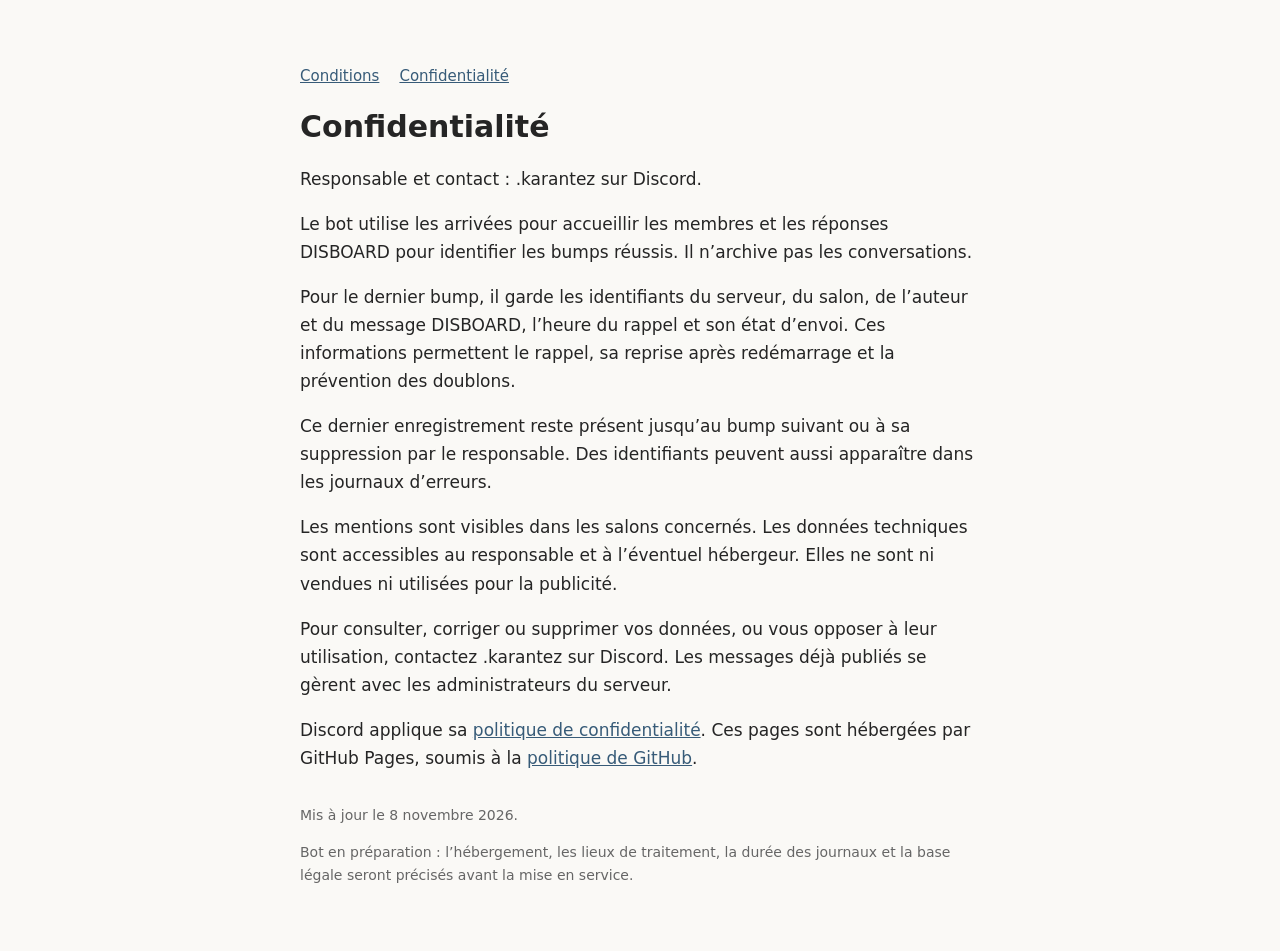
==== privacy.html @ 00b4bb40 "docs: publier les conditions et la confidentialité" ====
<!doctype html>
<html lang="fr">
<meta charset="utf-8">
<meta name="viewport" content="width=device-width, initial-scale=1">
<title>Confidentialité · On est là</title>
<link rel="stylesheet" href="style.css">
<nav aria-label="Navigation"><a href="terms.html">Conditions</a><a href="privacy.html">Confidentialité</a></nav>
<main><h1>Confidentialité</h1>
<p>Responsable et contact : .karantez sur Discord.</p>
<p>Le bot utilise les arrivées pour accueillir les membres et les réponses DISBOARD pour identifier les bumps réussis. Il n’archive pas les conversations.</p>
<p>Pour le dernier bump, il garde les identifiants du serveur, du salon, de l’auteur et du message DISBOARD, l’heure du rappel et son état d’envoi. Ces informations permettent le rappel, sa reprise après redémarrage et la prévention des doublons.</p>
<p>Ce dernier enregistrement reste présent jusqu’au bump suivant ou à sa suppression par le responsable. Des identifiants peuvent aussi apparaître dans les journaux d’erreurs.</p>
<p>Les mentions sont visibles dans les salons concernés. Les données techniques sont accessibles au responsable et à l’éventuel hébergeur. Elles ne sont ni vendues ni utilisées pour la publicité.</p>
<p>Pour consulter, corriger ou supprimer vos données, ou vous opposer à leur utilisation, contactez .karantez sur Discord. Les messages déjà publiés se gèrent avec les administrateurs du serveur.</p>
<p>Discord applique sa <a href="https://discord.com/privacy">politique de confidentialité</a>. Ces pages sont hébergées par GitHub Pages, soumis à la <a href="https://docs.github.com/en/site-policy/privacy-policies/github-general-privacy-statement">politique de GitHub</a>.</p></main>
<footer>Mis à jour le 8 novembre 2026.<p>Bot en préparation : l’hébergement, les lieux de traitement, la durée des journaux et la base légale seront précisés avant la mise en service.</p></footer>
</html>
---- style.css ----
body{max-width:680px;margin:64px auto;padding:0 24px;font:17px/1.65 system-ui,sans-serif;color:#252525;background:#faf9f6}nav{display:flex;gap:20px;font-size:15px}a{color:#375b78}h1{font-size:30px;line-height:1.2}footer{margin-top:32px;font-size:14px;color:#666}@media(max-width:600px){body{margin:32px auto}}
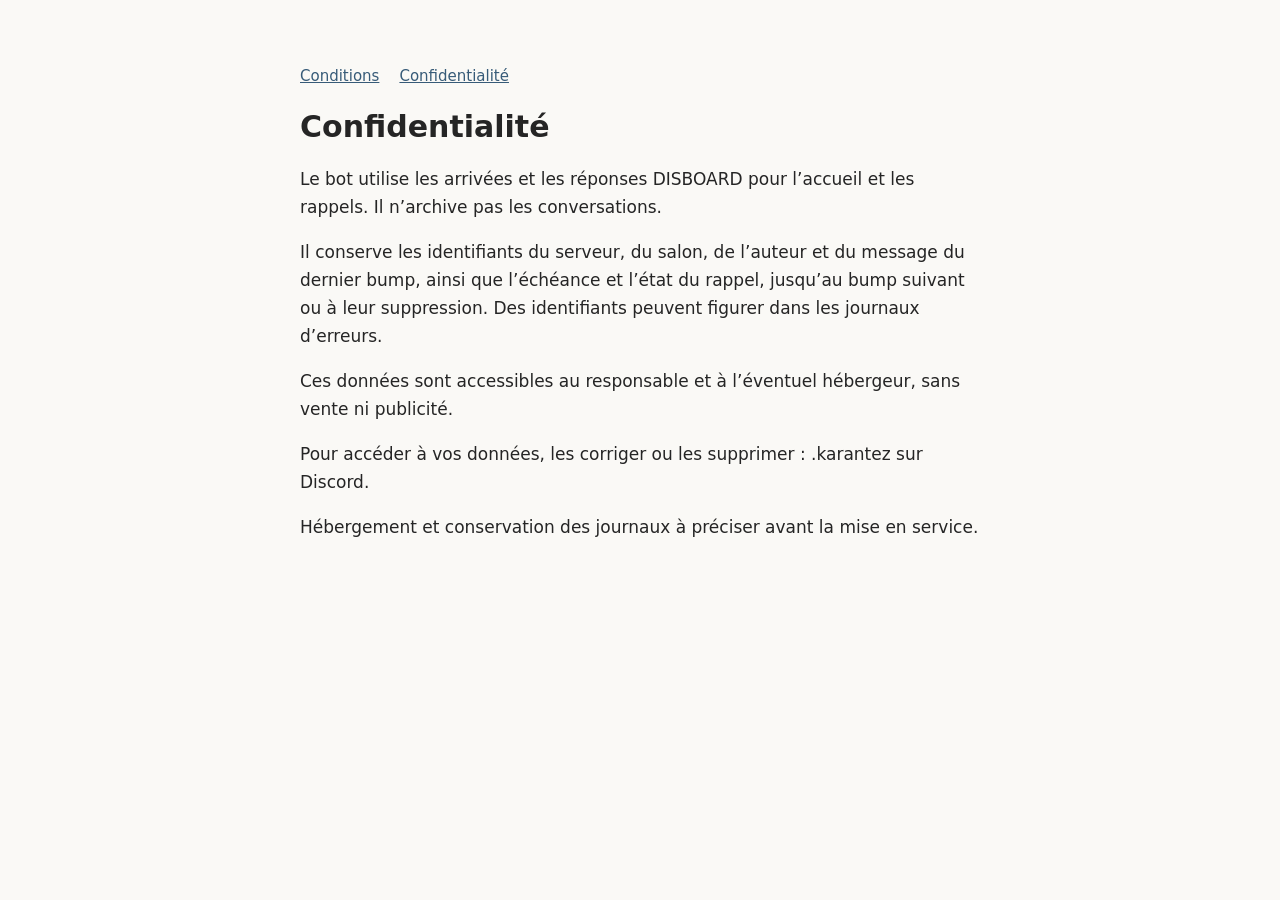
==== commit 9d78ab05: "docs: garder l’essentiel dans privacy.html" ====
--- a/privacy.html
+++ b/privacy.html
@@ -6,12 +6,10 @@
 <link rel="stylesheet" href="style.css">
 <nav aria-label="Navigation"><a href="terms.html">Conditions</a><a href="privacy.html">Confidentialité</a></nav>
 <main><h1>Confidentialité</h1>
-<p>Responsable et contact : .karantez sur Discord.</p>
-<p>Le bot utilise les arrivées pour accueillir les membres et les réponses DISBOARD pour identifier les bumps réussis. Il n’archive pas les conversations.</p>
-<p>Pour le dernier bump, il garde les identifiants du serveur, du salon, de l’auteur et du message DISBOARD, l’heure du rappel et son état d’envoi. Ces informations permettent le rappel, sa reprise après redémarrage et la prévention des doublons.</p>
-<p>Ce dernier enregistrement reste présent jusqu’au bump suivant ou à sa suppression par le responsable. Des identifiants peuvent aussi apparaître dans les journaux d’erreurs.</p>
-<p>Les mentions sont visibles dans les salons concernés. Les données techniques sont accessibles au responsable et à l’éventuel hébergeur. Elles ne sont ni vendues ni utilisées pour la publicité.</p>
-<p>Pour consulter, corriger ou supprimer vos données, ou vous opposer à leur utilisation, contactez .karantez sur Discord. Les messages déjà publiés se gèrent avec les administrateurs du serveur.</p>
-<p>Discord applique sa <a href="https://discord.com/privacy">politique de confidentialité</a>. Ces pages sont hébergées par GitHub Pages, soumis à la <a href="https://docs.github.com/en/site-policy/privacy-policies/github-general-privacy-statement">politique de GitHub</a>.</p></main>
-<footer>Mis à jour le 8 novembre 2026.<p>Bot en préparation : l’hébergement, les lieux de traitement, la durée des journaux et la base légale seront précisés avant la mise en service.</p></footer>
+<p>Le bot utilise les arrivées et les réponses DISBOARD pour l’accueil et les rappels. Il n’archive pas les conversations.</p>
+<p>Il conserve les identifiants du serveur, du salon, de l’auteur et du message du dernier bump, ainsi que l’échéance et l’état du rappel, jusqu’au bump suivant ou à leur suppression. Des identifiants peuvent figurer dans les journaux d’erreurs.</p>
+<p>Ces données sont accessibles au responsable et à l’éventuel hébergeur, sans vente ni publicité.</p>
+<p>Pour accéder à vos données, les corriger ou les supprimer : .karantez sur Discord.</p>
+<p>Hébergement et conservation des journaux à préciser avant la mise en service.</p>
+</main>
 </html>
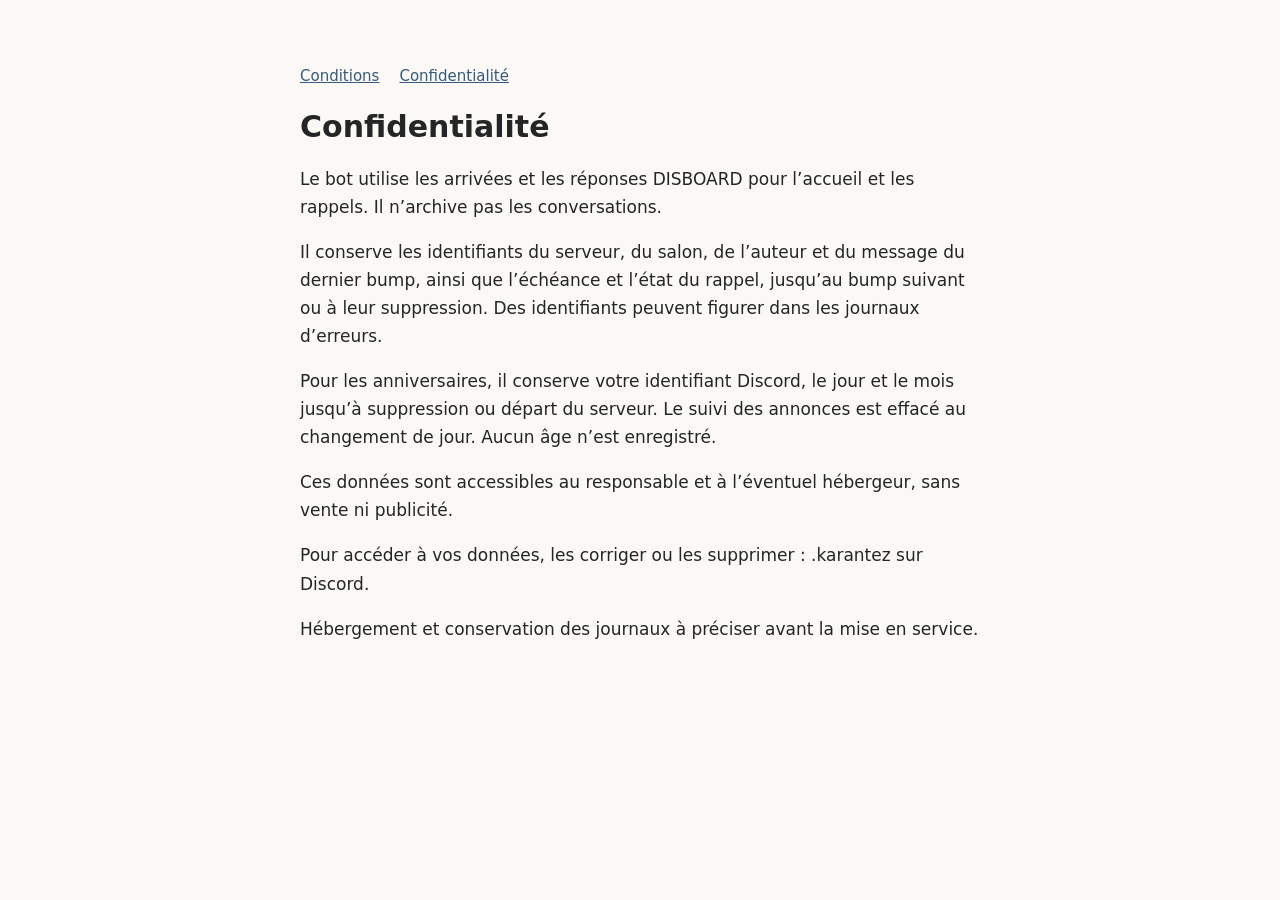
==== commit e1507007: "docs: inclure les anniversaires" ====
--- a/privacy.html
+++ b/privacy.html
@@ -8,6 +8,7 @@
 <main><h1>Confidentialité</h1>
 <p>Le bot utilise les arrivées et les réponses DISBOARD pour l’accueil et les rappels. Il n’archive pas les conversations.</p>
 <p>Il conserve les identifiants du serveur, du salon, de l’auteur et du message du dernier bump, ainsi que l’échéance et l’état du rappel, jusqu’au bump suivant ou à leur suppression. Des identifiants peuvent figurer dans les journaux d’erreurs.</p>
+<p>Pour les anniversaires, il conserve votre identifiant Discord, le jour et le mois jusqu’à suppression ou départ du serveur. Le suivi des annonces est effacé au changement de jour. Aucun âge n’est enregistré.</p>
 <p>Ces données sont accessibles au responsable et à l’éventuel hébergeur, sans vente ni publicité.</p>
 <p>Pour accéder à vos données, les corriger ou les supprimer : .karantez sur Discord.</p>
 <p>Hébergement et conservation des journaux à préciser avant la mise en service.</p>
